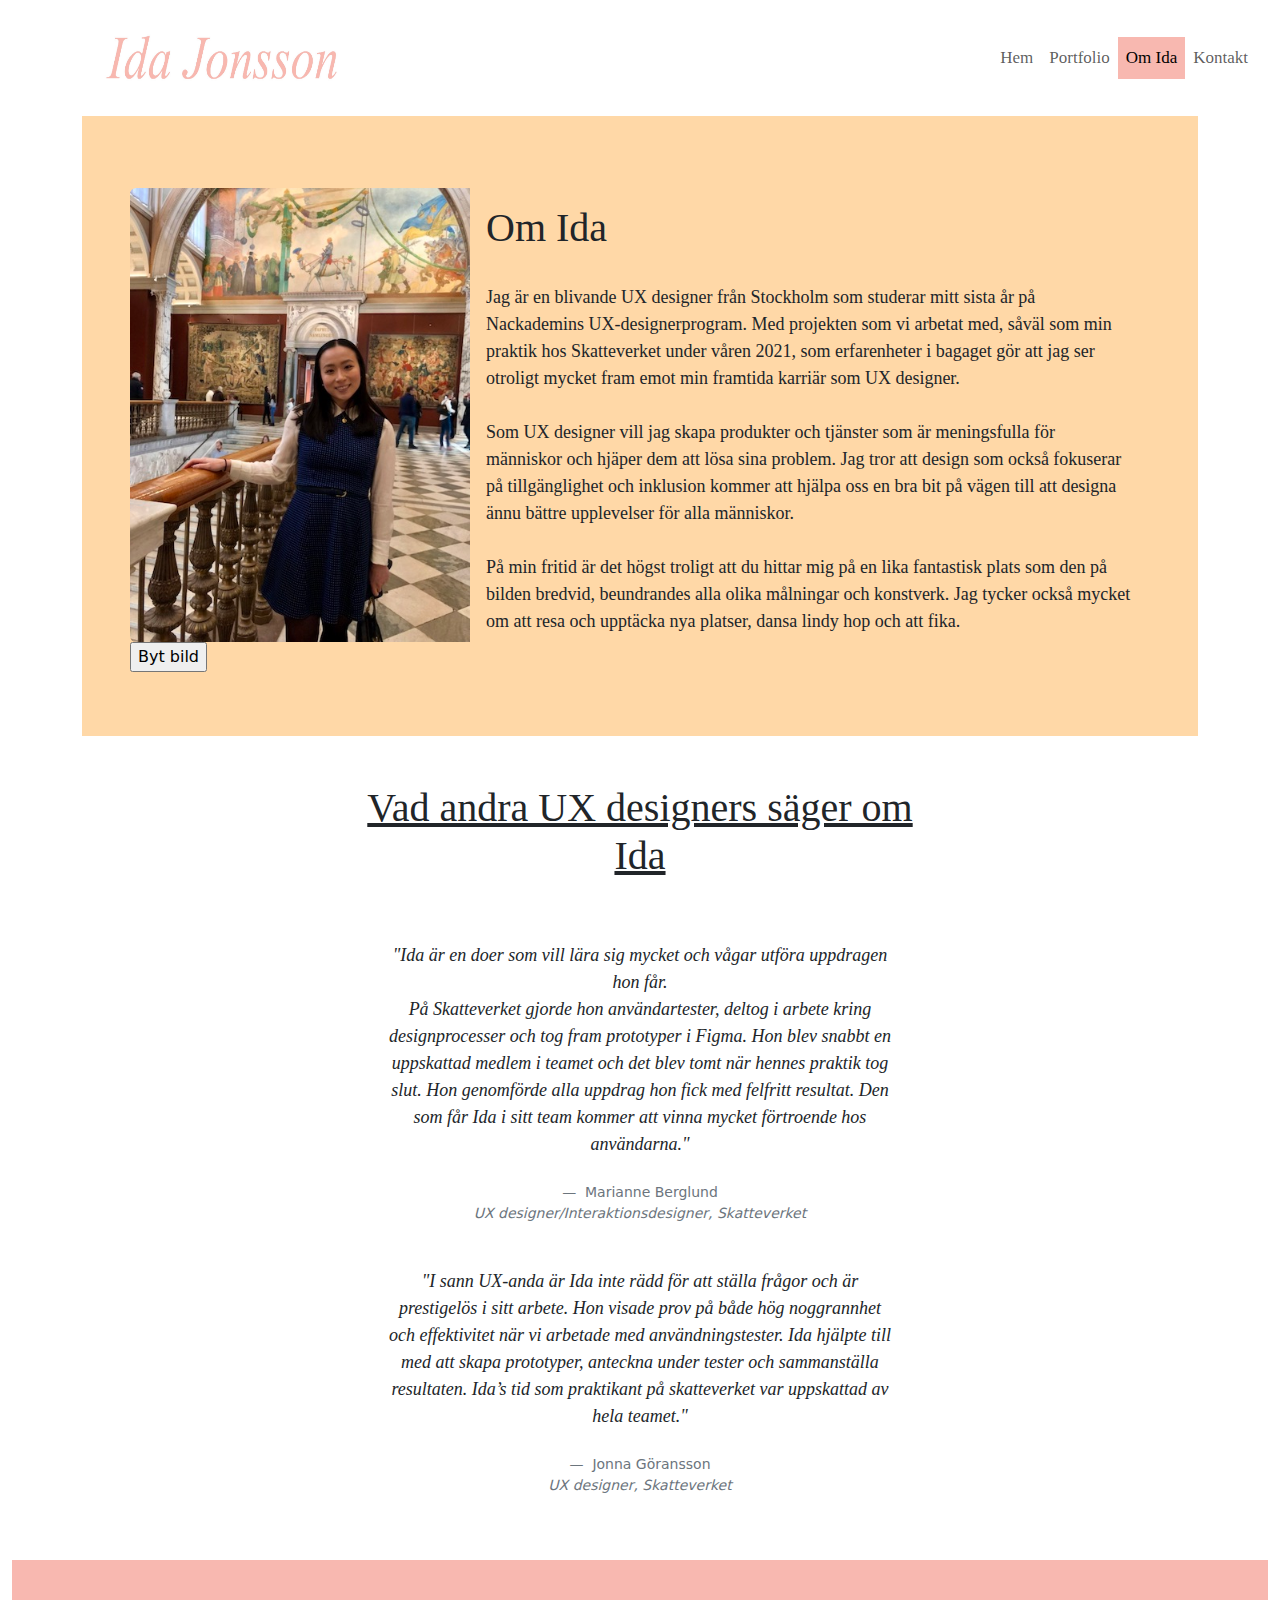
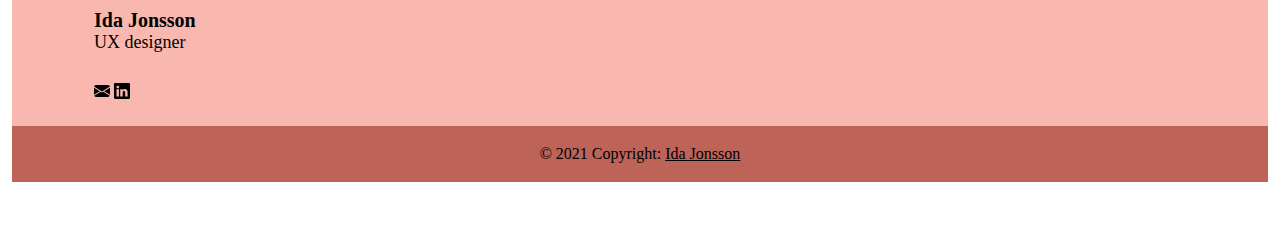
==== about.html @ be837f8c "new" ====
<!DOCTYPE html>
<html lang="en">

<head>
    <meta charset="UTF-8">
    <meta http-equiv="X-UA-Compatible" content="IE=edge">
    <meta name="viewport" content="width=device-width, initial-scale=1.0">
    <link href="https://cdn.jsdelivr.net/npm/bootstrap@5.1.1/dist/css/bootstrap.min.css" rel="stylesheet" inte
        grity="sha384-F3w7mX95PdgyTmZZMECAngseQB83DfGTowi0iMjiWaeVhAn4FJkqJByhZMI3AhiU" crossorigin="anonymous">
    <link rel="stylesheet" href="style.css">
    <title>Om Ida</title>
</head>

<body>

    <!-- Navigation -->
    <header>
        <div class="container-fluid wrapper">
            <div class="row header">
                <div class="col-sm-12">
                    <nav class="navbar navbar-expand-lg navbar-light bg-white">
                        <div class="container-fluid">
                            <a class="navbar-brand" href="index.html"><img src="images/logoida.jpg"
                                    class="img-logo img-fluid rounded" alt="Logo Ida Jonsson"></a>
                            <button class="navbar-toggler" type="button" data-bs-toggle="collapse"
                                data-bs-target="#navbarSupportedContent" aria-controls="navbarSupportedContent"
                                aria-expanded="false" aria-label="Toggle navigation">
                                <span class="navbar-toggler-icon"></span>
                            </button>
                            <div class="collapse navbar-collapse" id="navbarSupportedContent">
                                <ul class="navbar-nav ms-auto">
                                    <li class="nav-item">
                                        <a class="nav-link" href="index.html">Hem</a>
                                    </li>
                                    <li class="nav-item">
                                        <a class="nav-link" href="portfolio.html">Portfolio</a>
                                    </li>
                                    <li class="nav-item">
                                        <a class="nav-link active" id="current" href="about.html">Om Ida</a>
                                    </li>
                                    <li class="nav-item">
                                        <a class="nav-link" href="contact.html">Kontakt</a>
                                    </li>
                                </ul>
                            </div>
                        </div>
                    </nav>
                </div>
            </div>
    </header>



    <!-- Jumbotron med card och javascript (byt bild)-->
    <div class="container h-100">
        <div class="jumbotron text-left p-5">
            <div class="card mb-3 h-600 border-0">
                <div class="row g-0">
                    <div class="col-md-4">
                        <br><img src="images/about.jpeg" id="firstImage" class="img-fluid rounded-start" alt="Om Ida">
                        <input type="button" onclick="changeImage()" value="Byt bild">
                    </div>
                    <div class="col-md-8">
                        <div class="card-body">
                            <br>
                            <h2 class="card-title display-6"><b>Om Ida</b></h2><br>
                            <p class="card-text">Jag är en blivande UX designer från Stockholm som studerar mitt sista
                                år på Nackademins UX-designerprogram. Med projekten som vi arbetat med, såväl som min
                                praktik hos Skatteverket under våren 2021, som erfarenheter i bagaget gör att jag ser
                                otroligt mycket fram emot min framtida karriär som UX designer.<br><br>

                                Som UX designer vill jag skapa produkter och tjänster som är meningsfulla för människor
                                och hjäper dem att lösa sina problem. Jag tror att design som också fokuserar på
                                tillgänglighet och inklusion kommer att hjälpa oss en bra bit på vägen till att designa
                                ännu bättre upplevelser för alla människor.<br><br>

                                På min fritid är det högst troligt att du hittar mig på en lika fantastisk plats som den
                                på bilden bredvid, beundrandes alla olika målningar och konstverk. Jag tycker också
                                mycket om att resa och upptäcka nya platser, dansa lindy hop och att fika.
                            </p>
                        </div>
                    </div>
                </div>
            </div>
        </div>
    </div>


  <!-- Rekommendationer från andra-->
    <div class="container">
        <div class="row">
            <div class="col-md-12">
                <div class="col-md-6 offset-md-3">
                    <figure class="text-center mt-5">
                        <h2 class="display-6"><b><u>Vad andra UX designers säger om Ida</u></b></h2>
                        <blockquote class="blockquote p-4">
                            <br>
                            <p><em>"Ida är en doer som vill lära sig mycket och vågar utföra uppdragen hon får.<br>
                                    På Skatteverket gjorde hon användartester, deltog i arbete kring designprocesser och
                                    tog fram prototyper i Figma. Hon blev snabbt en uppskattad medlem i teamet och det
                                    blev tomt när hennes praktik tog slut.
                                    Hon genomförde alla uppdrag hon fick med felfritt resultat. Den som får Ida i sitt
                                    team kommer att
                                    vinna mycket förtroende hos användarna."</em></p>
                        </blockquote>
                        <figcaption class="blockquote-footer">
                            Marianne Berglund <br><cite title="Source Title">UX designer/Interaktionsdesigner,
                                Skatteverket</cite>
                        </figcaption>
                    </figure>
                </div>
            </div>
        </div>
    </div>
    </div>

    <div class="container">
        <div class="row">
            <div class="col-md-12">
                <div class="col-md-6 offset-md-3">
                    <figure class="text-center mt-1">
                        <blockquote class="blockquote p-4">
                            <p><em>"I sann UX-anda är Ida inte rädd för att ställa frågor och är prestigelös i sitt
                                    arbete. Hon visade prov på både hög noggrannhet och effektivitet när vi arbetade med
                                    användningstester. Ida hjälpte till med att skapa prototyper, anteckna under tester
                                    och sammanställa resultaten. Ida’s tid som praktikant på skatteverket var uppskattad
                                    av hela teamet."</em></p>
                        </blockquote>
                        <figcaption class="blockquote-footer">
                            Jonna Göransson <br><cite title="Source Title">UX designer,
                                Skatteverket</cite>
                        </figcaption>
                    </figure>
                </div>
            </div>
        </div>
    </div>
    </div>

  

    <!-- Footer -->
    <div class="container-fluid wrapper my-5">
        <footer class="footer text-black text-center text-lg-start">
            <div class="container p-4">
                <div class="row mt-4">
                    <div class="col-lg-4 col-md-12 mb-4 mb-md-0">
                        <h5 class="mb-4"><b>Ida Jonsson</b>
                            <p>UX designer</p>
                        </h5>

                        <!-- Länkar/knappar till linkedin och mejl -->
                        <a class="email" href="mailto:ida.jonsson@yh.nackademin.se">
                            <svg width="16" height="16" viewBox="0 0 16 16">
                                <path
                                    d="M.05 3.555A2 2 0 0 1 2 2h12a2 2 0 0 1 1.95 1.555L8 8.414.05 3.555zM0 4.697v7.104l5.803-3.558L0 4.697zM6.761 8.83l-6.57 4.027A2 2 0 0 0 2 14h12a2 2 0 0 0 1.808-1.144l-6.57-4.027L8 9.586l-1.239-.757zm3.436-.586L16 11.801V4.697l-5.803 3.546z" />
                            </svg></a>
                            
                        <a class="linkedin" href="https://www.linkedin.com/in/jonsson-ida/" target="_blank"><svg
                                width="16" height="16" viewBox="0 0 16 16">
                                <path
                                    d="M0 1.146C0 .513.526 0 1.175 0h13.65C15.474 0 16 .513 16 1.146v13.708c0 .633-.526 1.146-1.175 1.146H1.175C.526 16 0 15.487 0 14.854V1.146zm4.943 12.248V6.169H2.542v7.225h2.401zm-1.2-8.212c.837 0 1.358-.554 1.358-1.248-.015-.709-.52-1.248-1.342-1.248-.822 0-1.359.54-1.359 1.248 0 .694.521 1.248 1.327 1.248h.016zm4.908 8.212V9.359c0-.216.016-.432.08-.586.173-.431.568-.878 1.232-.878.869 0 1.216.662 1.216 1.634v3.865h2.401V9.25c0-2.22-1.184-3.252-2.764-3.252-1.274 0-1.845.7-2.165 1.193v.025h-.016a5.54 5.54 0 0 1 .016-.025V6.169h-2.4c.03.678 0 7.225 0 7.225h2.4z" />
                            </svg></a>
                    </div>
                </div>
            </div>

            <!-- Copyright -->
            <div class="copyright text-center p-3">
                © 2021 Copyright:
                <a class="text-black" href="index.html">Ida Jonsson</a>
            </div>
        </footer>
    </div>


    <script src="main.js"></script>
    <script src="https://cdn.jsdelivr.net/npm/bootstrap@5.1.1/dist/js/bootstrap.bundle.min.js"
        integrity="sha3 84-/bQdsTh/da6pkI1MST/rWKFNjaCP5gBSY4sEBT38Q/9RBh9AH40zEOg7Hlq2THRZ"
        crossorigin="anonymous"></script>
</body>

</html>
---- style.css ----
body {
    background-color: #ffffff;
}

/* Logo*/
.img-logo{
    width: 400px;
    height: 90px;
}

/* Markera vilken menyflik som är aktiv */
#current{
    background-color: rgb(248, 184, 176)
}

/* Style jumbotron och card */
.jumbotron, .card{
    background-color: #FFD8A7;
}

/* FORMULÄR*/
/* Style input-rutor och textarea-ruta (meddelanderutan) */
input[type=text], textarea{
    width: 100%;
    padding: 12px;
    border: 1px solid #ccc;
    border-radius: 4px;
    box-sizing: border-box;
    resize: vertical;
}

/* Höjd meddelanderuta*/
#message {
    height: 200px;
}
  
/* Style av label ovanför input- och textarea-rutorna */
label {
    padding: 12px 12px 3px 0;
    display: inline-block;
}
 
/* Style typsnitt*/
h1, .portfolio-text{
    text-align: center;
    font-family: 'Times New Roman', Times, serif;
}

h2, h3, .form-group, #navbarSupportedContent{
    font-family: 'Times New Roman', Times, serif;
}

p {
    font-size: 18px;
    font-family: 'Times New Roman', Times, serif;
}

.nav-link{
    font-size: 17px;
    font-family: 'Times New Roman', Times, serif;
}

/* FOOTER*/
.footer{
    font-family: 'Times New Roman', Times, serif;
    background-color:rgb(248, 184, 176)
}
.copyright{
    background-color:rgb(190, 99, 87)
}
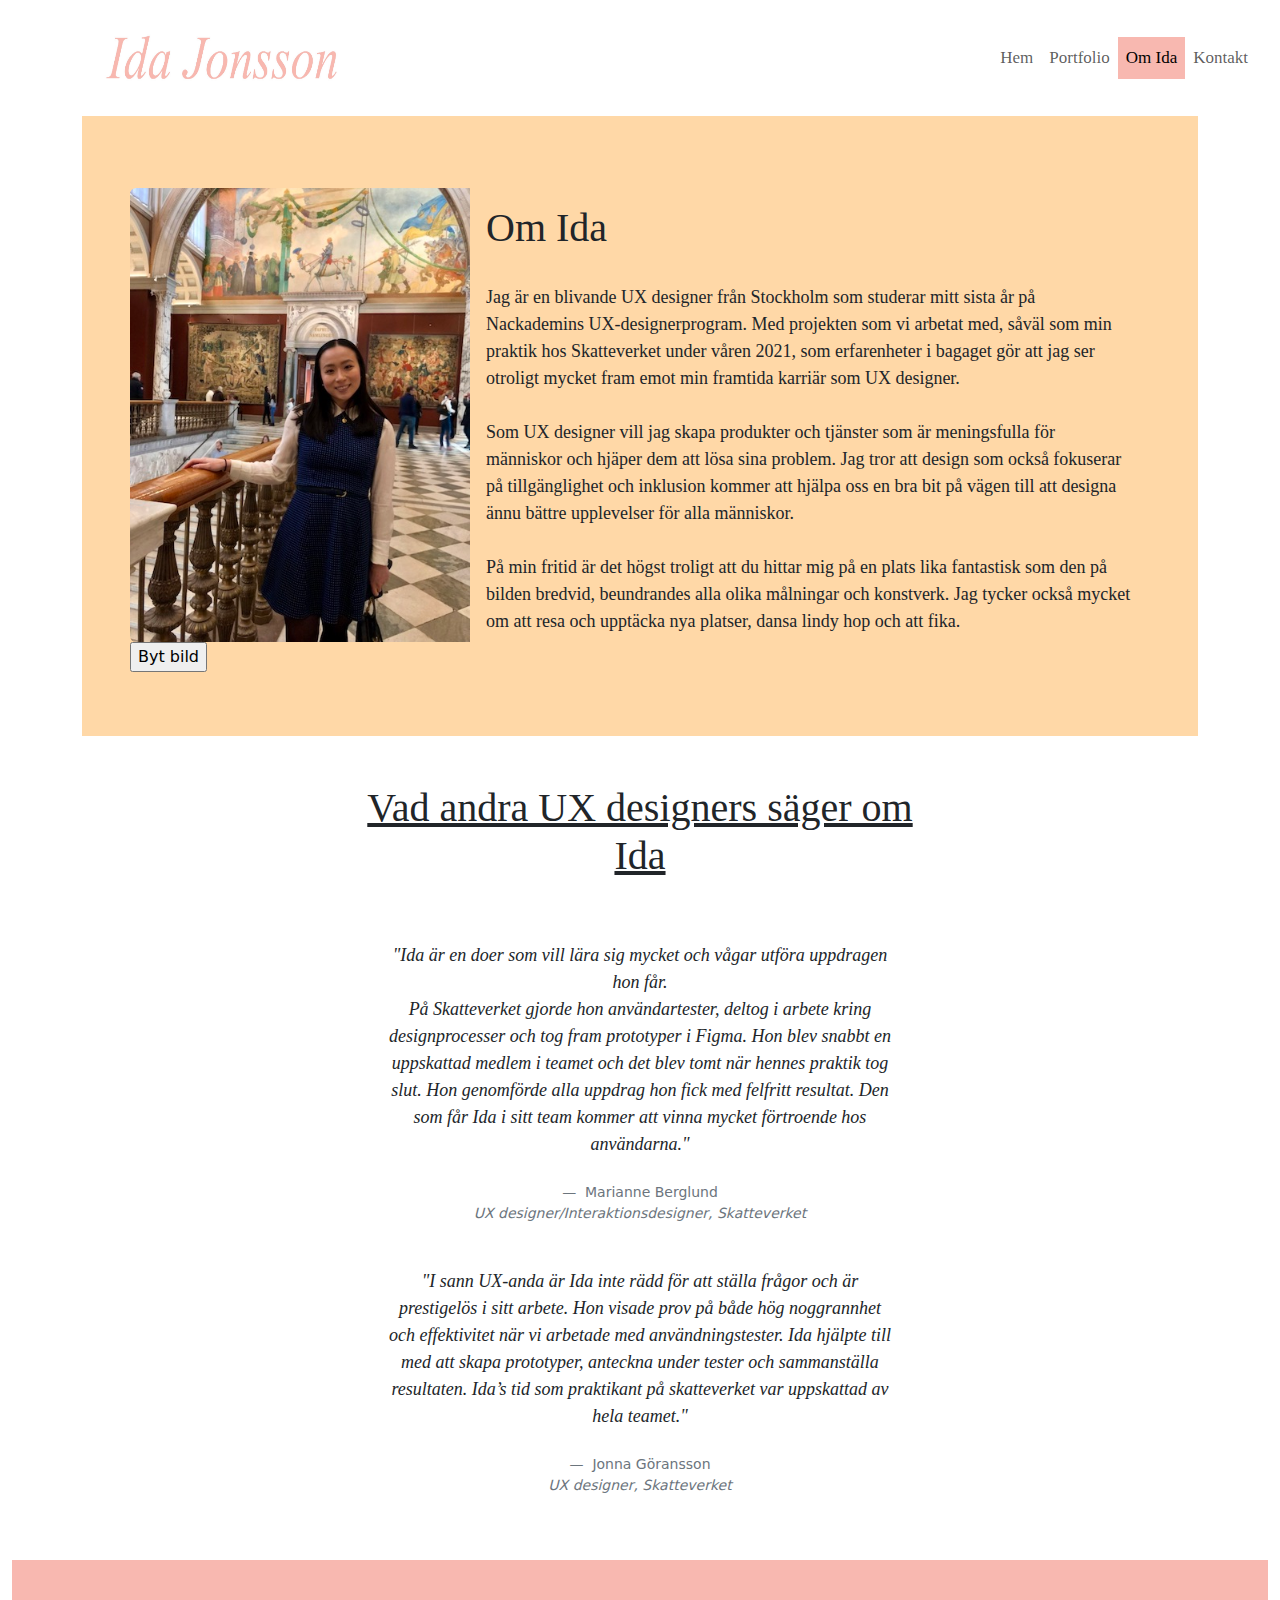
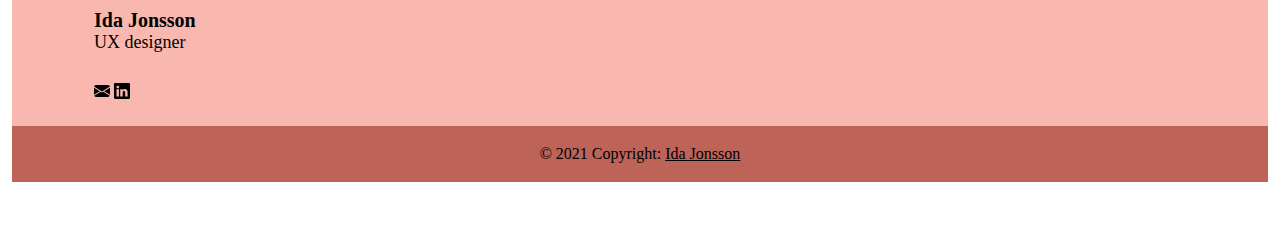
==== commit edd955af: "changes" ====
--- a/about.html
+++ b/about.html
@@ -7,7 +7,7 @@
     <meta name="viewport" content="width=device-width, initial-scale=1.0">
     <link href="https://cdn.jsdelivr.net/npm/bootstrap@5.1.1/dist/css/bootstrap.min.css" rel="stylesheet" inte
         grity="sha384-F3w7mX95PdgyTmZZMECAngseQB83DfGTowi0iMjiWaeVhAn4FJkqJByhZMI3AhiU" crossorigin="anonymous">
-    <link rel="stylesheet" href="style.css">
+    <link rel="stylesheet" href="css/style.css">
     <title>Om Ida</title>
 </head>
 
@@ -74,7 +74,7 @@
                                 tillgänglighet och inklusion kommer att hjälpa oss en bra bit på vägen till att designa
                                 ännu bättre upplevelser för alla människor.<br><br>
 
-                                På min fritid är det högst troligt att du hittar mig på en lika fantastisk plats som den
+                                På min fritid är det högst troligt att du hittar mig på en plats lika fantastisk som den
                                 på bilden bredvid, beundrandes alla olika målningar och konstverk. Jag tycker också
                                 mycket om att resa och upptäcka nya platser, dansa lindy hop och att fika.
                             </p>
@@ -174,7 +174,7 @@
     </div>
 
 
-    <script src="main.js"></script>
+    <script src="javascript/main.js"></script>
     <script src="https://cdn.jsdelivr.net/npm/bootstrap@5.1.1/dist/js/bootstrap.bundle.min.js"
         integrity="sha3 84-/bQdsTh/da6pkI1MST/rWKFNjaCP5gBSY4sEBT38Q/9RBh9AH40zEOg7Hlq2THRZ"
         crossorigin="anonymous"></script>
--- a/css/style.css
+++ b/css/style.css
@@ -0,0 +1,77 @@
+body {
+    background-color: #ffffff;
+}
+
+/* Logo*/
+.img-logo{
+    width: 400px;
+    height: 90px;
+}
+
+/* Markera vilken menyflik som är aktiv */
+#current{
+    background-color: rgb(248, 184, 176)
+}
+
+/* Style jumbotron och card */
+.jumbotron, .card{
+    background-color: #FFD8A7;
+}
+
+/* FORMULÄR*/
+/* Style input-rutor och textarea-ruta (meddelanderutan) */
+input[type=text], textarea{
+    width: 100%;
+    padding: 12px;
+    border: 1px solid #ccc;
+    border-radius: 4px;
+    box-sizing: border-box;
+    resize: vertical;
+}
+
+/* Höjd meddelanderuta*/
+#message {
+    height: 200px;
+}
+  
+/* Style av label ovanför input- och textarea-rutorna */
+label {
+    padding: 12px 12px 3px 0;
+    display: inline-block;
+}
+ 
+/* Style typsnitt*/
+h1, .portfolio-text{
+    text-align: center;
+    font-family: 'Times New Roman', Times, serif;
+}
+
+h2, h3, .form-group, #navbarSupportedContent{
+    font-family: 'Times New Roman', Times, serif;
+}
+
+p {
+    font-size: 18px;
+    font-family: 'Times New Roman', Times, serif;
+}
+
+.nav-link{
+    font-size: 17px;
+    font-family: 'Times New Roman', Times, serif;
+}
+
+/* FOOTER*/
+.footer{
+    font-family: 'Times New Roman', Times, serif;
+    background-color:rgb(248, 184, 176)
+}
+.copyright{
+    background-color:rgb(190, 99, 87)
+}
+  
+
+
+
+
+
+  